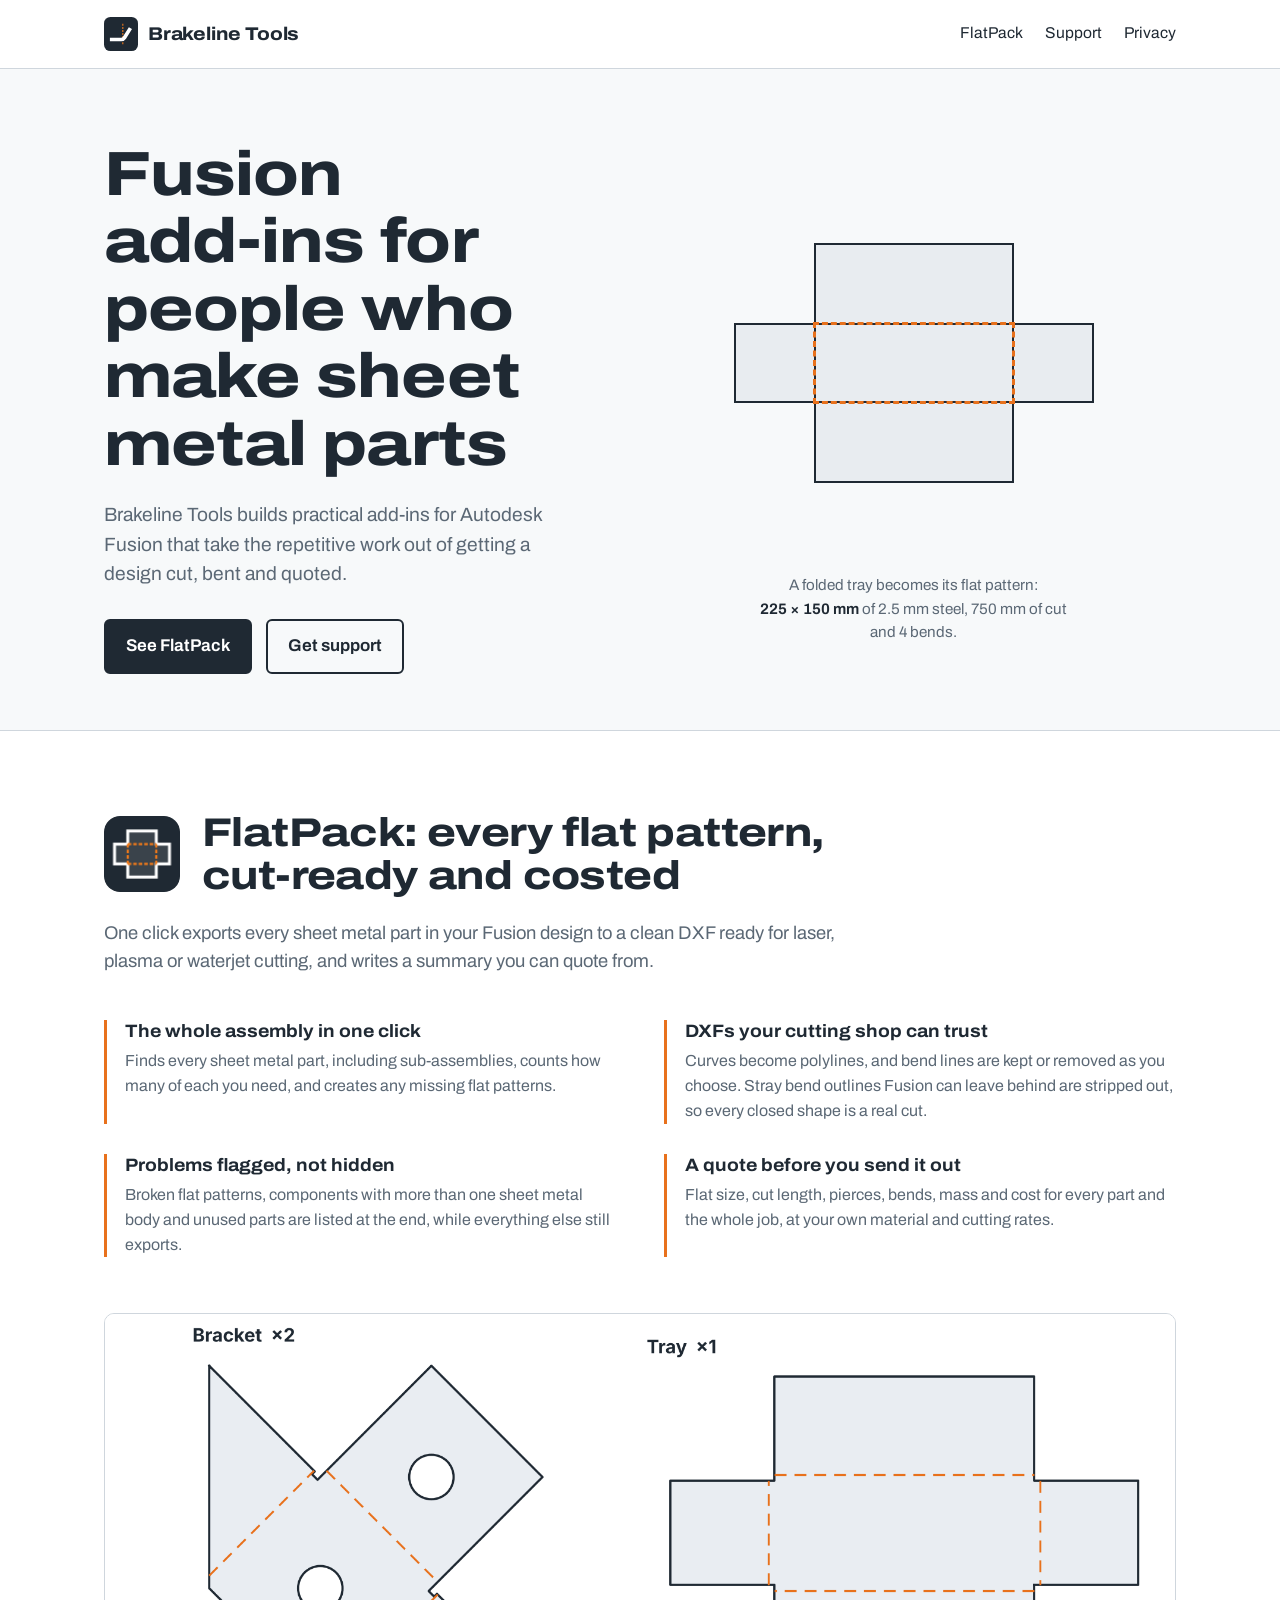
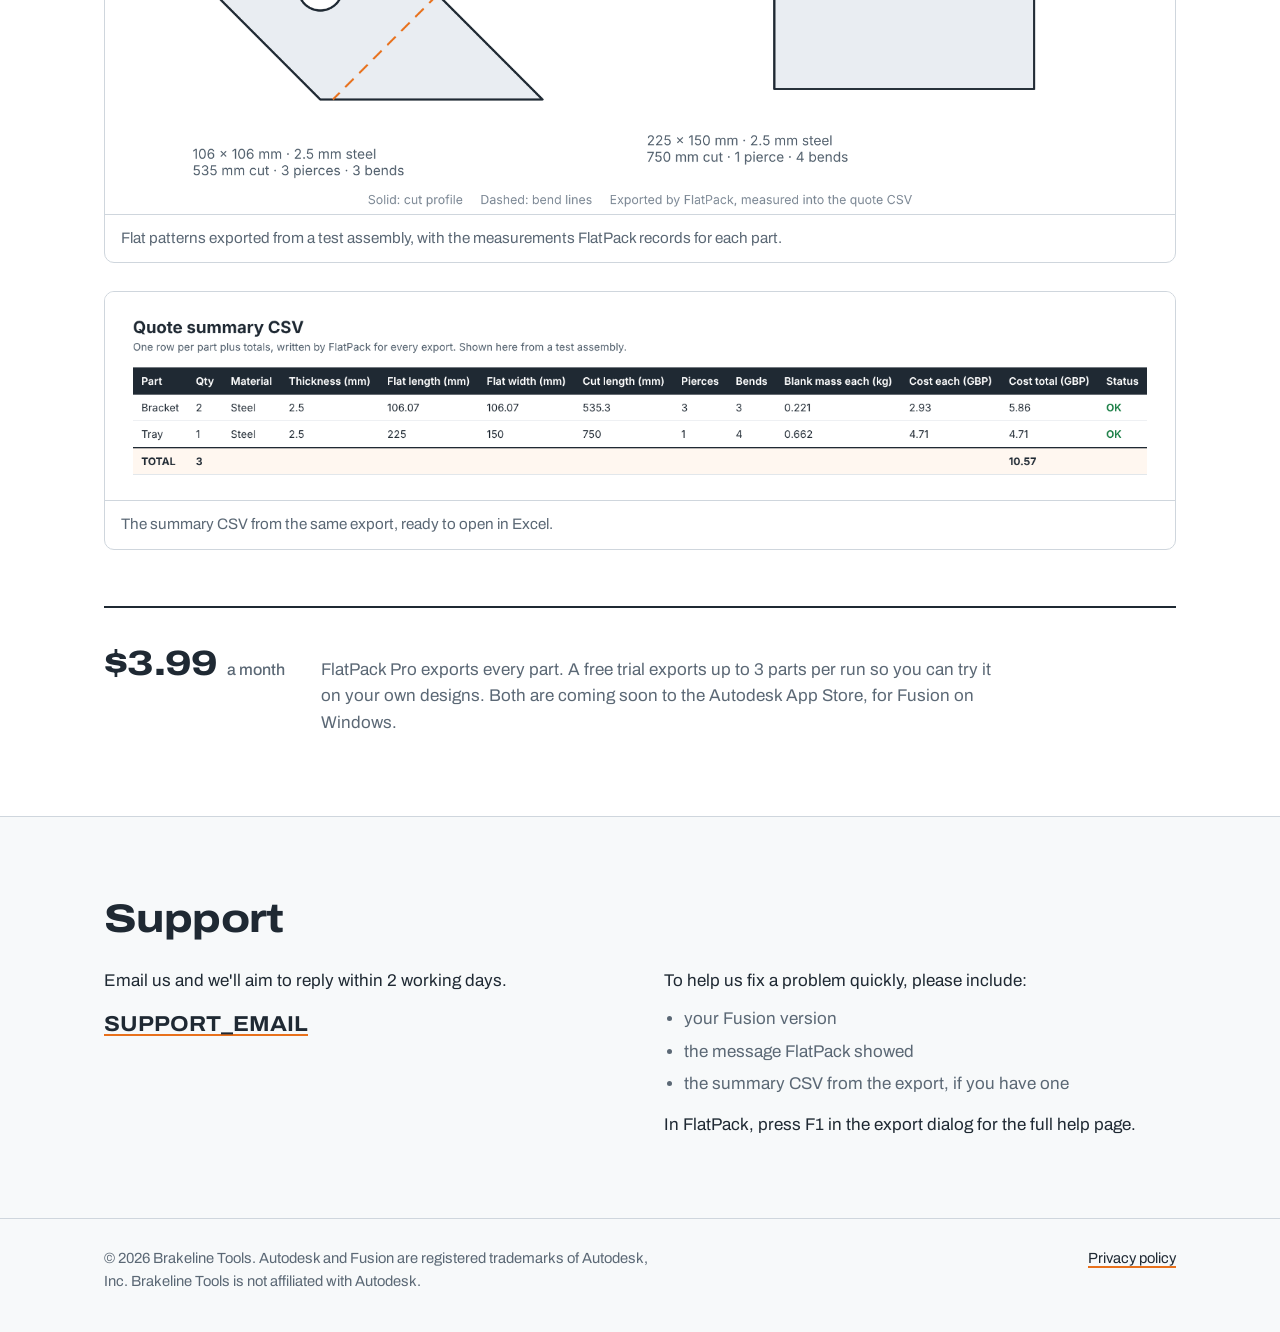
==== index.html @ 0ffaacb1 "Brakeline Tools website: home, FlatPack, support and privacy policy Co-Authored-By: Claude Opus 5.5 " ====
<!doctype html>
<html lang="en-GB">
<head>
<meta charset="utf-8">
<meta name="viewport" content="width=device-width, initial-scale=1">
<title>Brakeline Tools: Autodesk Fusion add-ins</title>
<meta name="description" content="Brakeline Tools makes practical add-ins for Autodesk Fusion. FlatPack exports every sheet metal flat pattern to clean, laser-ready DXFs with a quote-ready cost summary.">
<link rel="icon" href="assets/img/favicon.png" type="image/png">
<link rel="apple-touch-icon" href="assets/img/apple-touch-icon.png">
<link rel="preload" href="assets/fonts/archivo.woff2" as="font" type="font/woff2" crossorigin>
<link rel="stylesheet" href="assets/site.css">
</head>
<body>

<header class="site-head">
  <div class="wrap">
    <a class="brand" href="./"><img src="assets/img/mark.svg" alt="" width="34" height="34">Brakeline Tools</a>
    <nav class="site-nav" aria-label="Main">
      <a href="#flatpack">FlatPack</a>
      <a href="#support">Support</a>
      <a href="privacy.html">Privacy</a>
    </nav>
  </div>
</header>

<main>
  <section class="hero">
    <div class="wrap">
      <div>
        <h1>Fusion add&#8209;ins for people who make sheet metal parts</h1>
        <p class="lede">Brakeline Tools builds practical add-ins for Autodesk Fusion that take the repetitive work out of getting a design cut, bent and quoted.</p>
        <div class="actions">
          <a class="btn btn-primary" href="#flatpack">See FlatPack</a>
          <a class="btn btn-plain" href="#support">Get support</a>
        </div>
      </div>

      <figure class="fold">
        <div class="scene" aria-hidden="true">
          <div class="tray">
            <div class="base"></div>
            <div class="flap t"></div>
            <div class="flap b"></div>
            <div class="flap l"></div>
            <div class="flap r"></div>
            <div class="bendlines"></div>
          </div>
        </div>
        <figcaption>A folded tray becomes its flat pattern: <b class="nowrap">225 &times; 150 mm</b> of 2.5&nbsp;mm steel, 750&nbsp;mm of cut and 4&nbsp;bends.</figcaption>
      </figure>
    </div>
  </section>

  <section class="band band-white" id="flatpack">
    <div class="wrap">
      <div class="product-head">
        <img src="assets/img/flatpack-icon-320.png" alt="FlatPack icon" width="76" height="76">
        <h2>FlatPack: every flat pattern, cut-ready and costed</h2>
      </div>
      <p class="product-intro">One click exports every sheet metal part in your Fusion design to a clean DXF ready for laser, plasma or waterjet cutting, and writes a summary you can quote from.</p>

      <ul class="features">
        <li>
          <h3>The whole assembly in one click</h3>
          <p>Finds every sheet metal part, including sub-assemblies, counts how many of each you need, and creates any missing flat patterns.</p>
        </li>
        <li>
          <h3>DXFs your cutting shop can trust</h3>
          <p>Curves become polylines, and bend lines are kept or removed as you choose. Stray bend outlines Fusion can leave behind are stripped out, so every closed shape is a real cut.</p>
        </li>
        <li>
          <h3>Problems flagged, not hidden</h3>
          <p>Broken flat patterns, components with more than one sheet metal body and unused parts are listed at the end, while everything else still exports.</p>
        </li>
        <li>
          <h3>A quote before you send it out</h3>
          <p>Flat size, cut length, pierces, bends, mass and cost for every part and the whole job, at your own material and cutting rates.</p>
        </li>
      </ul>

      <div class="shots">
        <figure class="shot">
          <img src="assets/img/flat-patterns.png" alt="Two exported flat patterns, a bracket and a tray, with dashed bend lines and their measurements" width="1800" height="840" loading="lazy">
          <figcaption>Flat patterns exported from a test assembly, with the measurements FlatPack records for each part.</figcaption>
        </figure>
        <figure class="shot">
          <div class="scroll" tabindex="0" role="region" aria-label="Summary CSV, scrolls sideways on small screens"><img class="wide" src="assets/img/csv-summary.png" alt="Summary table listing each part with quantity, material, thickness, flat size, cut length, pierces, bends, mass and cost, with a total row" width="1532" height="298" loading="lazy"></div>
          <figcaption>The summary CSV from the same export, ready to open in Excel.</figcaption>
        </figure>
      </div>

      <div class="buy">
        <div class="price">$3.99 <small>a month</small></div>
        <p>FlatPack Pro exports every part. A free trial exports up to 3 parts per run so you can try it on your own designs. Both are coming soon to the Autodesk App Store, for Fusion on Windows.</p>
      </div>
    </div>
  </section>

  <section class="band" id="support">
    <div class="wrap">
      <h2>Support</h2>
      <div class="support-grid">
        <div>
          <p>Email us and we'll aim to reply within 2 working days.</p>
          <p class="email"><a href="mailto:SUPPORT_EMAIL">SUPPORT_EMAIL</a></p>
        </div>
        <div>
          <p>To help us fix a problem quickly, please include:</p>
          <ul class="checklist">
            <li>your Fusion version</li>
            <li>the message FlatPack showed</li>
            <li>the summary CSV from the export, if you have one</li>
          </ul>
          <p>In FlatPack, press F1 in the export dialog for the full help page.</p>
        </div>
      </div>
    </div>
  </section>
</main>

<footer class="site-foot">
  <div class="wrap">
    <p>&copy; 2026 Brakeline Tools. Autodesk and Fusion are registered trademarks of Autodesk, Inc. Brakeline Tools is not affiliated with Autodesk.</p>
    <p><a href="privacy.html">Privacy policy</a></p>
  </div>
</footer>

</body>
</html>
---- assets/site.css ----
@font-face {
  font-family: "Archivo";
  src: url("fonts/archivo.woff2") format("woff2-variations"), url("fonts/archivo.woff2") format("woff2");
  font-weight: 100 900;
  font-stretch: 62% 125%;
  font-display: swap;
}

:root {
  --ink: #1f2933;        /* slate: logo tile, text */
  --steel: #5b6875;      /* secondary text */
  --line: #cfd6dd;       /* hairlines, sheet edges */
  --sheet: #e8ecf0;      /* sheet metal fill */
  --paper: #f7f9fa;      /* page */
  --bend: #e8711c;       /* bend-line orange */
  --bend-ink: #b4520a;   /* orange dark enough for text on paper */
  --measure: 68ch;
}

* { box-sizing: border-box; }

html { -webkit-text-size-adjust: 100%; }

body {
  margin: 0;
  background: var(--paper);
  color: var(--ink);
  font-family: "Archivo", system-ui, sans-serif;
  font-size: 1.0625rem;
  line-height: 1.55;
  font-stretch: 100%;
}

img { max-width: 100%; height: auto; display: block; }

a { color: var(--ink); text-decoration-color: var(--bend); text-decoration-thickness: 2px; text-underline-offset: 3px; }
a:hover { color: var(--bend-ink); }
:focus-visible { outline: 3px solid var(--bend); outline-offset: 3px; border-radius: 2px; }

.wrap { max-width: 1120px; margin: 0 auto; padding: 0 24px; }

/* ---------- header ---------- */
.site-head { border-bottom: 1px solid var(--line); background: #fff; }
.site-head .wrap { display: flex; align-items: center; justify-content: space-between; gap: 16px; min-height: 68px; flex-wrap: wrap; }
.brand { display: flex; align-items: center; gap: 10px; text-decoration: none; font-weight: 750; font-stretch: 112%; font-size: 1.15rem; letter-spacing: -0.01em; }
.brand img { width: 34px; height: 34px; }
.site-nav { display: flex; gap: 22px; font-size: 0.98rem; }
.site-nav a { text-decoration: none; padding: 6px 0; border-bottom: 2px solid transparent; }
.site-nav a:hover, .site-nav a[aria-current="page"] { border-bottom-color: var(--bend); color: var(--ink); }

/* ---------- headings ---------- */
h1, h2, h3 { font-stretch: 118%; letter-spacing: -0.015em; line-height: 1.08; margin: 0; }
h1 { font-size: clamp(2.3rem, 5.2vw, 3.9rem); font-weight: 780; max-width: 16ch; }
h2 { font-size: clamp(1.7rem, 3.2vw, 2.5rem); font-weight: 760; max-width: 22ch; }
h3 { font-size: 1.12rem; font-weight: 700; font-stretch: 108%; letter-spacing: 0; line-height: 1.3; }
p { margin: 0; max-width: var(--measure); }

/* ---------- hero ---------- */
.hero { padding: 72px 0 56px; }
.hero .wrap { display: grid; grid-template-columns: minmax(0, 1fr) minmax(0, 1.05fr); gap: 48px; align-items: center; }
.hero p.lede { margin-top: 22px; font-size: 1.2rem; color: var(--steel); max-width: 44ch; }
.actions { display: flex; gap: 14px; margin-top: 30px; flex-wrap: wrap; }
.btn { display: inline-block; padding: 12px 20px; border-radius: 6px; font-weight: 650; text-decoration: none; border: 2px solid var(--ink); }
.btn-primary { background: var(--ink); color: #fff; }
.btn-primary:hover { background: #2f3d4a; color: #fff; }
.btn-plain { color: var(--ink); background: transparent; }
.btn-plain:hover { color: var(--ink); border-color: var(--bend); }

/* The folding tray: a sheet metal tray unfolds into its flat pattern once on load. */
.fold { display: grid; justify-items: center; gap: 18px; }
.scene { width: 100%; max-width: 460px; aspect-ratio: 460 / 400; display: grid; place-items: center; perspective: 1400px; }
.tray {
  --w: 200px; --h: 80px; --f: 80px;
  position: relative; width: var(--w); height: var(--h);
  transform-style: preserve-3d;
  transform: rotateX(0deg) rotateZ(0deg);
  animation: tray-view 2.6s cubic-bezier(.45,.05,.25,1) .35s both;
}
.tray .base, .tray .flap { position: absolute; background: var(--sheet); border: 2.5px solid var(--ink); }
.tray .base { inset: 0; }
.flap { transform-style: preserve-3d; }
.flap.t { left: 0; top: calc(var(--f) * -1); width: var(--w); height: var(--f); transform-origin: 50% 100%; --fold: rotateX(-90deg); }
.flap.b { left: 0; top: var(--h); width: var(--w); height: var(--f); transform-origin: 50% 0; --fold: rotateX(90deg); }
.flap.l { top: 0; left: calc(var(--f) * -1); width: var(--f); height: var(--h); transform-origin: 100% 50%; --fold: rotateY(90deg); }
.flap.r { top: 0; left: var(--w); width: var(--f); height: var(--h); transform-origin: 0 50%; --fold: rotateY(-90deg); }
.flap { animation: unfold 1.5s cubic-bezier(.6,0,.3,1) .9s both; }
.flap.t, .flap.b { border-left-width: 2.5px; border-right-width: 2.5px; }
.flap.t { border-bottom: 0; }
.flap.b { border-top: 0; }
.flap.l { border-right: 0; }
.flap.r { border-left: 0; }
.bendlines { position: absolute; inset: -1px; border: 3px dashed var(--bend); animation: appear .5s ease-out 2.7s both; pointer-events: none; }

@keyframes tray-view {
  0%   { transform: rotateX(58deg) rotateZ(-34deg) translateZ(-30px); }
  45%  { transform: rotateX(58deg) rotateZ(-34deg) translateZ(-30px); }
  100% { transform: rotateX(0deg) rotateZ(0deg); }
}
@keyframes unfold { from { transform: var(--fold); } to { transform: none; } }
@keyframes appear { from { opacity: 0; } to { opacity: 1; } }

.fold figcaption { font-size: 0.95rem; color: var(--steel); text-align: center; max-width: 36ch; animation: appear .5s ease-out 2.9s both; }
.fold figcaption b { color: var(--ink); font-weight: 650; }

@media (prefers-reduced-motion: reduce) {
  .tray, .flap, .bendlines, .fold figcaption { animation: none; }
}

/* ---------- product ---------- */
.band { padding: 80px 0; border-top: 1px solid var(--line); }
.band-white { background: #fff; }
.product-head { display: flex; gap: 22px; align-items: center; }
.product-head img { width: 76px; height: 76px; border-radius: 16px; }
.product-intro { margin-top: 22px; font-size: 1.15rem; color: var(--steel); }

.features { list-style: none; padding: 0; margin: 44px 0 0; display: grid; grid-template-columns: repeat(2, minmax(0, 1fr)); gap: 30px 48px; }
.features li { border-left: 3px solid var(--bend); padding-left: 18px; }
.features p { margin-top: 6px; color: var(--steel); font-size: 1rem; }

.shots { margin-top: 56px; display: grid; gap: 28px; }
.shot { margin: 0; border: 1px solid var(--line); border-radius: 10px; overflow: hidden; background: #fff; }
.shot figcaption { padding: 12px 16px; font-size: 0.95rem; color: var(--steel); border-top: 1px solid var(--line); }

.buy { margin-top: 56px; display: grid; grid-template-columns: auto minmax(0, 1fr); gap: 8px 36px; align-items: baseline; padding: 28px 0 0; border-top: 2px solid var(--ink); }
.price { font-stretch: 120%; font-weight: 780; font-size: 2.2rem; letter-spacing: -0.02em; white-space: nowrap; }
.price small { font-size: 1rem; font-weight: 500; color: var(--steel); font-stretch: 100%; letter-spacing: 0; }
.buy p { color: var(--steel); }

/* ---------- support ---------- */
.support-grid { display: grid; grid-template-columns: minmax(0, 1fr) minmax(0, 1fr); gap: 48px; margin-top: 28px; }
.support-grid p + p { margin-top: 14px; }
.email { font-size: 1.35rem; font-weight: 700; font-stretch: 108%; }
.checklist { margin: 12px 0 0; padding-left: 1.2em; color: var(--steel); }
.checklist li + li { margin-top: 6px; }
.checklist + p { margin-top: 14px; }

/* ---------- long-form pages ---------- */
.doc { padding: 64px 0 80px; }
.doc .wrap { max-width: 780px; }
.doc h1 { font-size: clamp(2rem, 4.4vw, 3rem); max-width: none; }
.doc .updated { margin-top: 12px; color: var(--steel); }
.doc h2 { font-size: 1.35rem; margin-top: 40px; max-width: none; font-stretch: 112%; }
.doc p, .doc ul { margin-top: 12px; }
.doc ul { padding-left: 1.2em; max-width: var(--measure); }
.doc li + li { margin-top: 6px; }

/* ---------- footer ---------- */
.site-foot { border-top: 1px solid var(--line); padding: 28px 0 40px; font-size: 0.92rem; color: var(--steel); }
.site-foot .wrap { display: flex; justify-content: space-between; gap: 12px 32px; flex-wrap: wrap; }
.site-foot p { max-width: 70ch; }

/* ---------- small screens ---------- */
@media (max-width: 860px) {
  .hero { padding: 44px 0 36px; }
  .hero .wrap, .support-grid { grid-template-columns: minmax(0, 1fr); }
  .features { grid-template-columns: minmax(0, 1fr); }
  .tray { --w: 160px; --h: 64px; --f: 64px; }
  .scene { max-width: 360px; }
  .band { padding: 56px 0; }
  .buy { grid-template-columns: minmax(0, 1fr); }
}
@media (max-width: 420px) {
  .wrap { padding: 0 16px; }
  .tray { --w: 136px; --h: 54px; --f: 54px; }
  .site-nav { gap: 16px; }
}
.doc code { background: var(--sheet); padding: 1px 5px; border-radius: 3px; font-size: 0.95em; }
.nowrap { white-space: nowrap; }
.shot .scroll { overflow-x: auto; }
@media (max-width: 860px) { .shot img.wide { min-width: 760px; } }
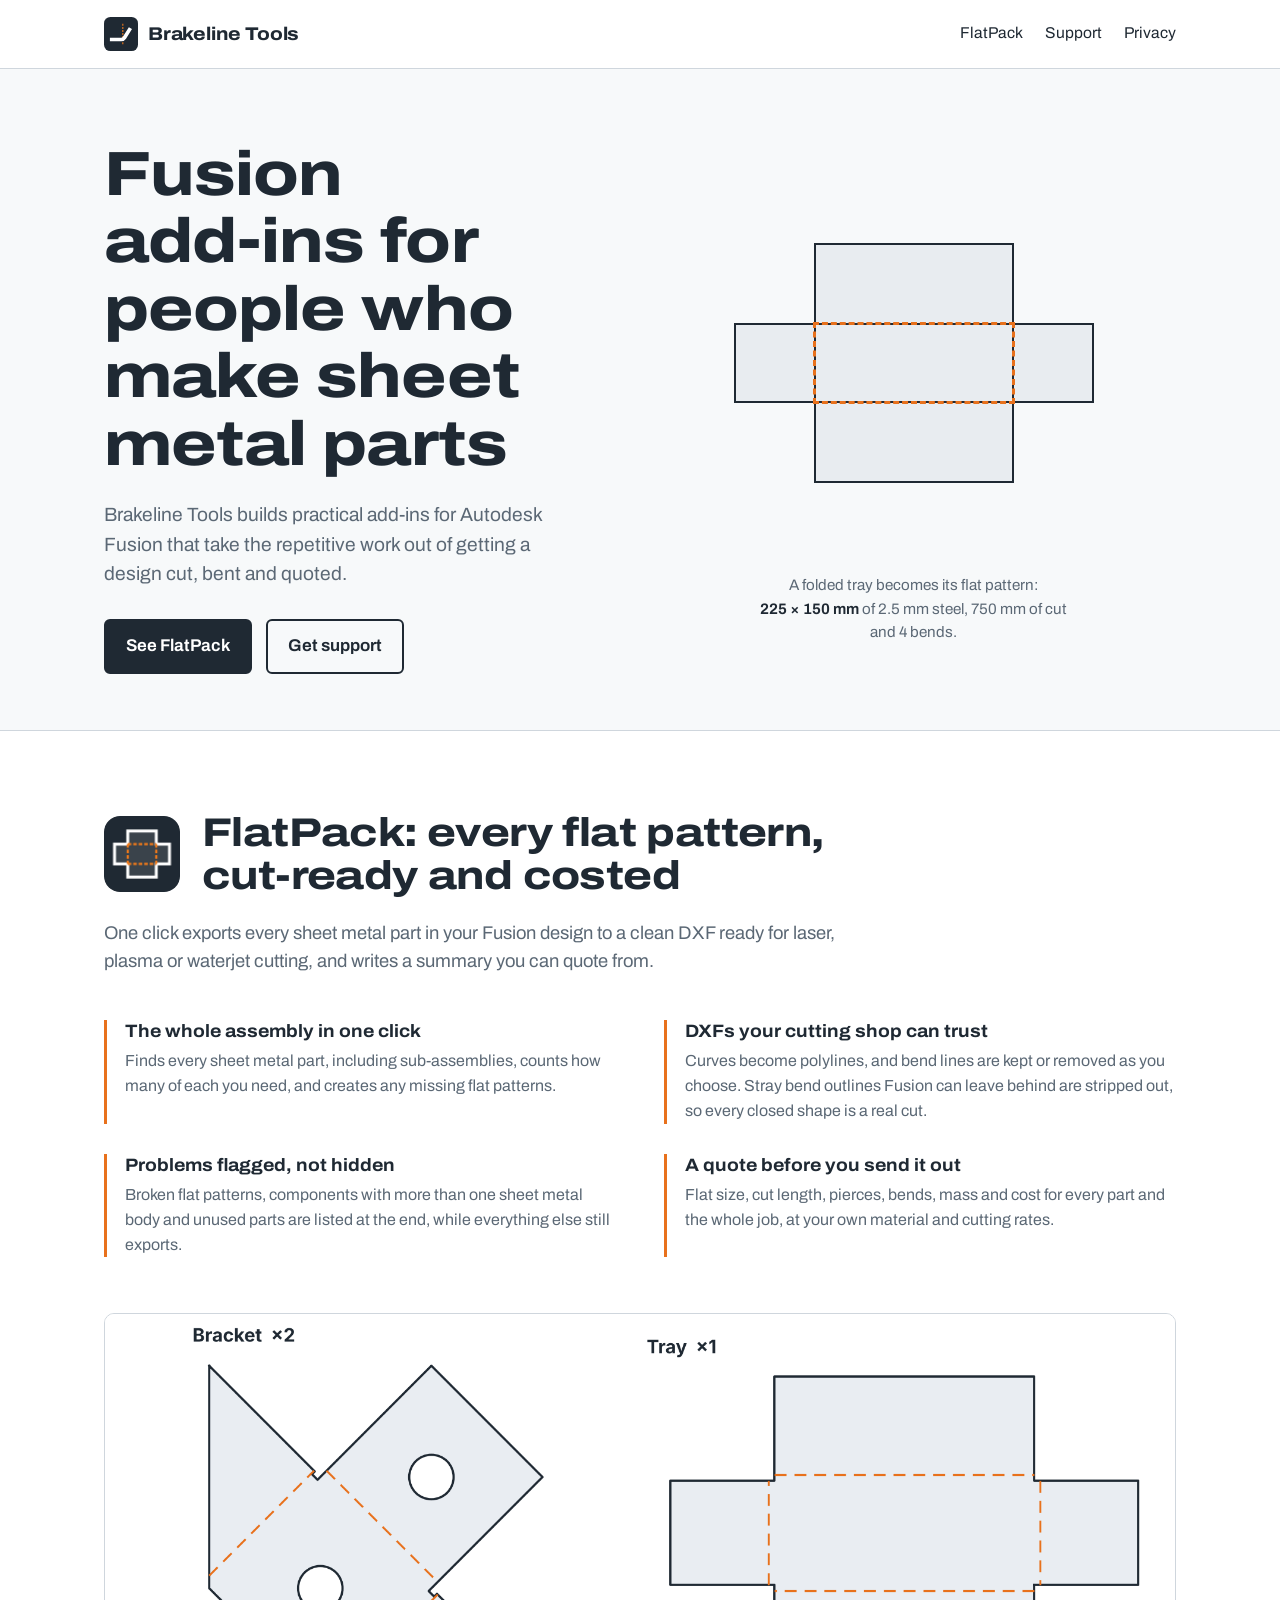
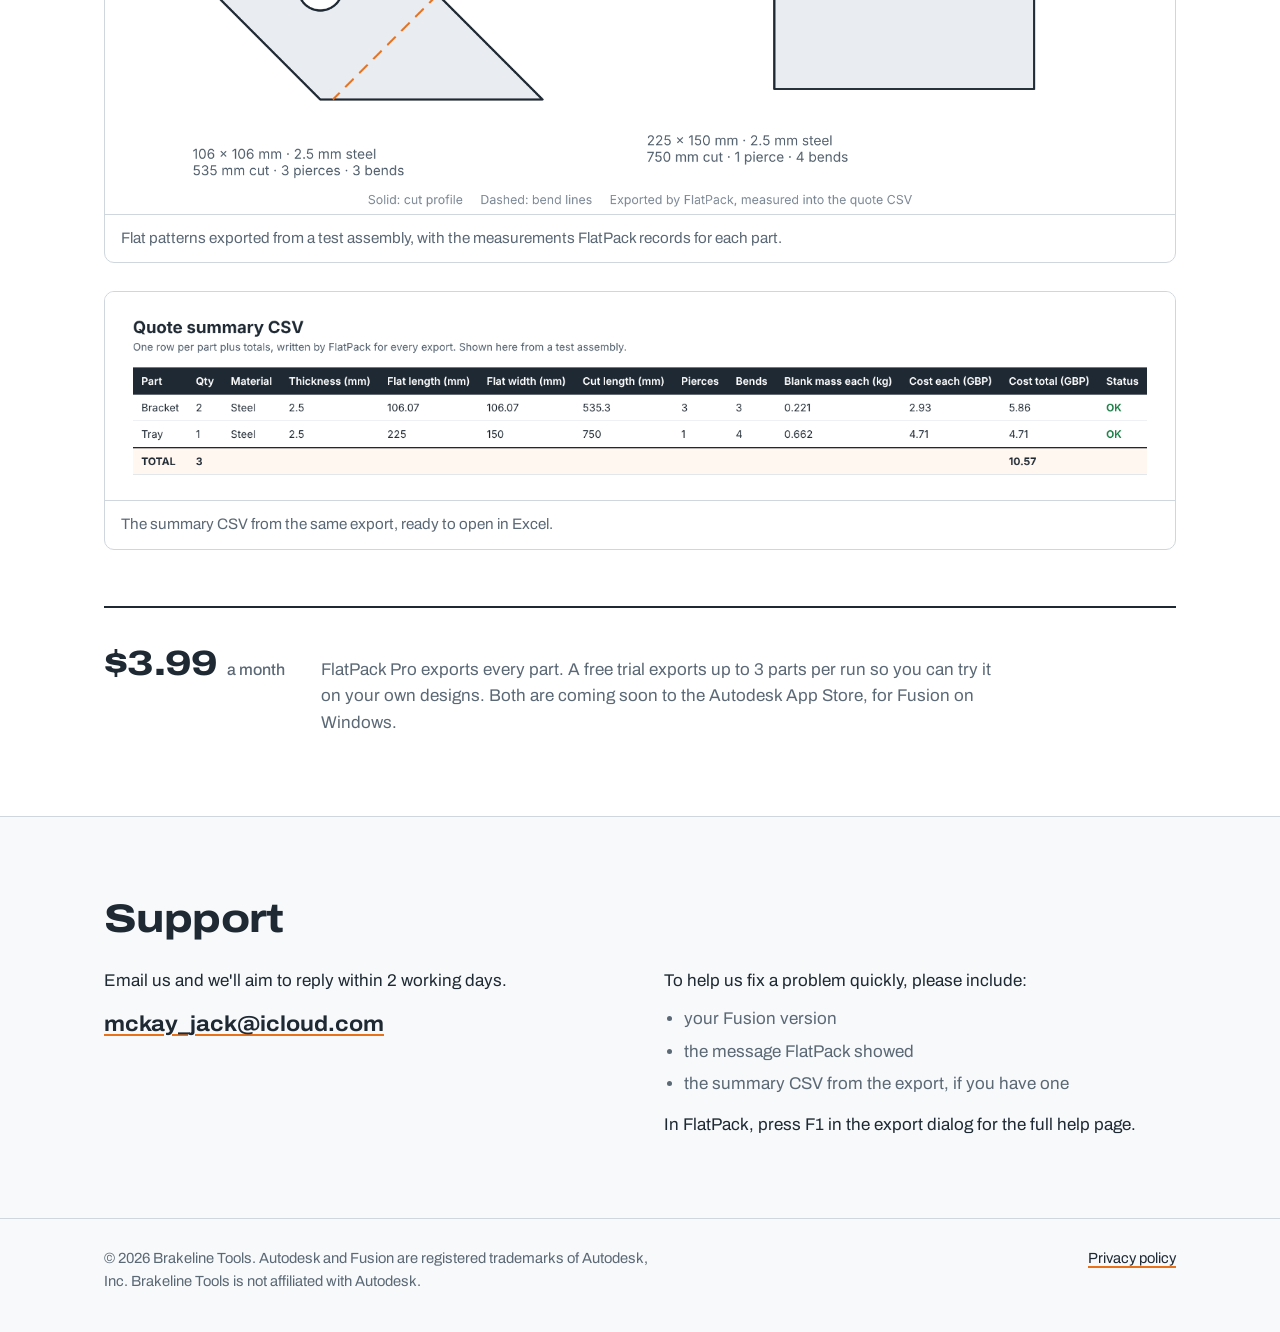
==== commit f9cbd5e0: "Add support email Co-Authored-By: Claude Opus 5.5 <noreply@anthropic.com> Claude-Session: https://cl" ====
--- a/index.html
+++ b/index.html
@@ -102,7 +102,7 @@
       <div class="support-grid">
         <div>
           <p>Email us and we'll aim to reply within 2 working days.</p>
-          <p class="email"><a href="mailto:SUPPORT_EMAIL">SUPPORT_EMAIL</a></p>
+          <p class="email"><a href="mailto:mckay_jack@icloud.com">mckay_jack@icloud.com</a></p>
         </div>
         <div>
           <p>To help us fix a problem quickly, please include:</p>
